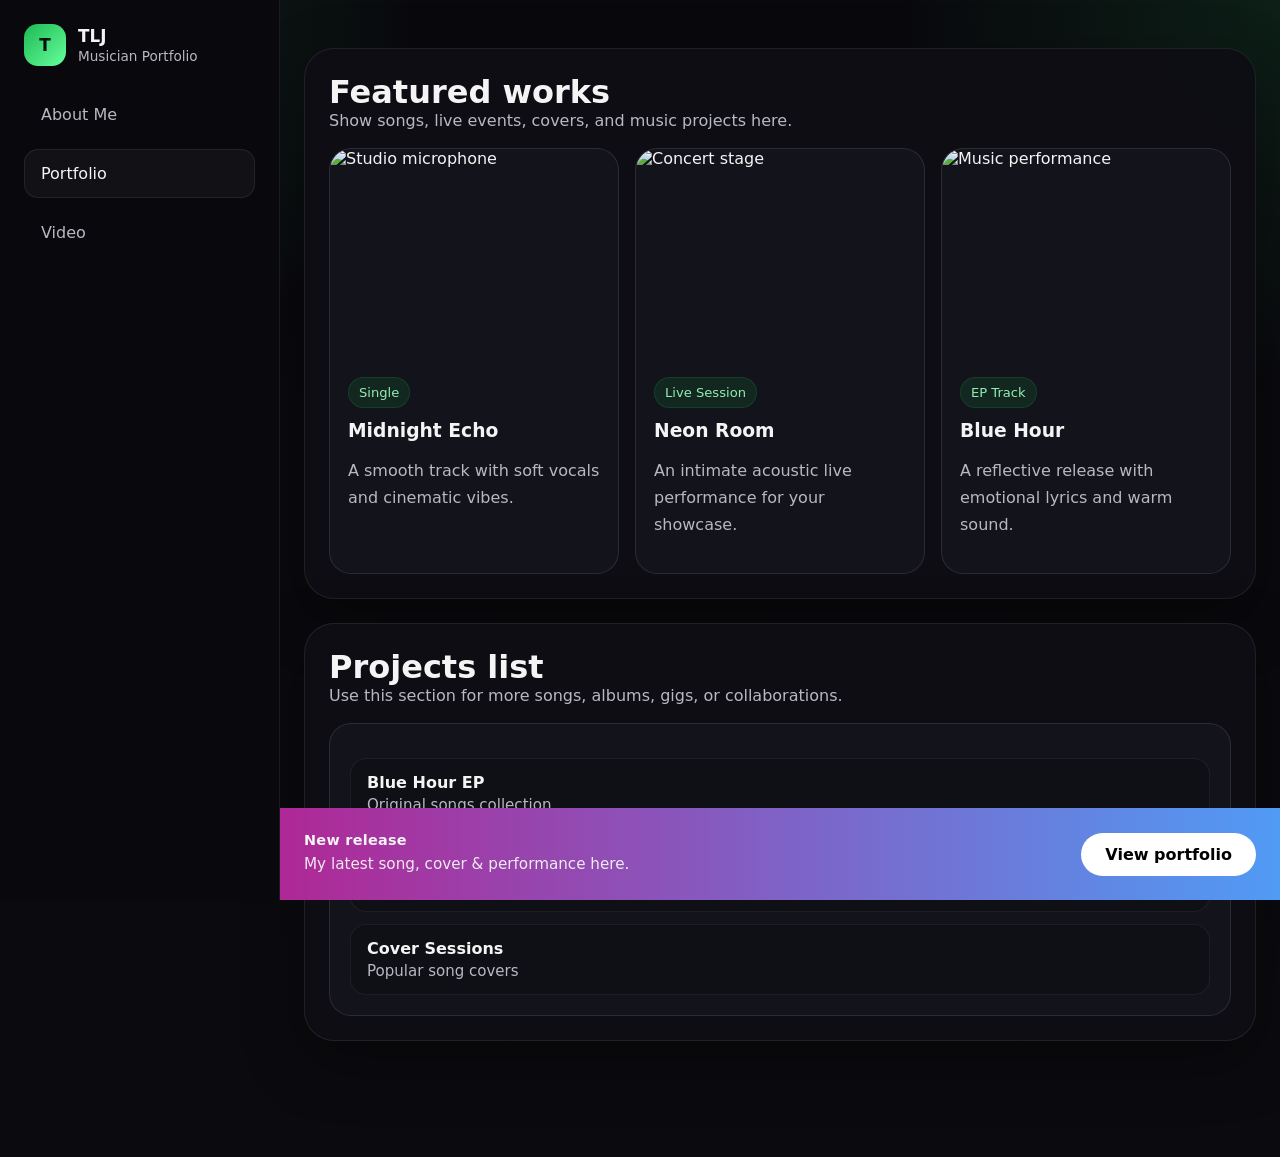
==== portfolio.html @ 0288330e "First Version" ====
<!DOCTYPE html>
<html lang="en">
<head>
  <meta charset="UTF-8" />
  <meta name="viewport" content="width=device-width, initial-scale=1.0" />
  <title>TLJ | Portfolio</title>
  <link rel="stylesheet" href="css/style.css" />
</head>
<body data-page="portfolio">
  <div class="layout">
    <div id="sidebar-slot"></div>

    <main class="content">
      <div class="topbar">
        <button class="menu-btn" id="menuBtn">☰</button>
        <h1>Portfolio</h1>
      </div>

      <section class="section">
        <div class="section-head">
          <div>
            <h2>Featured works</h2>
            <p>Show songs, live events, covers, and music projects here.</p>
          </div>
        </div>

        <div class="cards">
          <article class="card">
            <img src="https://images.unsplash.com/photo-1493225457124-a3eb161ffa5f?auto=format&fit=crop&w=1200&q=80" alt="Studio microphone">
            <div class="card-body">
              <div class="tag">Single</div>
              <h3>Midnight Echo</h3>
              <p>A smooth track with soft vocals and cinematic vibes.</p>
            </div>
          </article>

          <article class="card">
            <img src="https://images.unsplash.com/photo-1511379938547-c1f69419868d?auto=format&fit=crop&w=1200&q=80" alt="Concert stage">
            <div class="card-body">
              <div class="tag">Live Session</div>
              <h3>Neon Room</h3>
              <p>An intimate acoustic live performance for your showcase.</p>
            </div>
          </article>

          <article class="card">
            <img src="https://images.unsplash.com/photo-1516280440614-37939bbacd81?auto=format&fit=crop&w=1200&q=80" alt="Music performance">
            <div class="card-body">
              <div class="tag">EP Track</div>
              <h3>Blue Hour</h3>
              <p>A reflective release with emotional lyrics and warm sound.</p>
            </div>
          </article>
        </div>
      </section>

      <section class="section">
        <div class="section-head">
          <div>
            <h2>Projects list</h2>
            <p>Use this section for more songs, albums, gigs, or collaborations.</p>
          </div>
        </div>

        <div class="show-box">
          <div class="list">
            <div class="list-item">
              <div>
                <strong>Blue Hour EP</strong>
                <span>Original songs collection</span>
              </div>
            </div>
            <div class="list-item">
              <div>
                <strong>Acoustic Night</strong>
                <span>Live performance set</span>
              </div>
            </div>
            <div class="list-item">
              <div>
                <strong>Cover Sessions</strong>
                <span>Popular song covers</span>
              </div>
            </div>
          </div>
        </div>
      </section>
    </main>
  </div>

  <div class="mobile-overlay" id="overlay"></div>
  <div id="footer-slot"></div>
  <script src="js/script.js"></script>
</body>
</html>
---- css/style.css ----
:root {
  --bg: #0b0b0f;
  --panel: #121218;
  --panel-2: #17171f;
  --text: #f4f4f5;
  --muted: #b8b8c2;
  --line: rgba(255,255,255,.08);
  --green: #1db954;
  --green-2: #2de36d;
  --shadow: 0 20px 60px rgba(0,0,0,.35);
  --radius: 24px;
  --radius-sm: 16px;
  --sidebar-width: 280px;
  --footer-height: 92px;
}

* { box-sizing: border-box; }

html { scroll-behavior: smooth; }

body {
  margin: 0;
  overflow-x: hidden;
  font-family: Inter, ui-sans-serif, system-ui, -apple-system, BlinkMacSystemFont, "Segoe UI", sans-serif;
  background:
    radial-gradient(circle at top left, rgba(29,185,84,.18), transparent 24%),
    radial-gradient(circle at top right, rgba(45,227,109,.10), transparent 22%),
    linear-gradient(180deg, #09090d 0%, #0b0b0f 100%);
  color: var(--text);
  min-height: 100vh;
  /* background: #0b0b0f;
  color: #f4f4f5; */
}

a { color: inherit; text-decoration: none; }
img { max-width: 100%; display: block; }

.layout {
  display: grid;
  grid-template-columns: var(--sidebar-width) minmax(0, 1fr);
  min-height: 100vh;
  align-items: start;
}

#sidebar-slot {
  width: 280px;
}

.sidebar {
  position: sticky;
  top: 0;
  width: 280px;
  height: 100vh;
  background: rgba(10, 10, 14, 0.98);
  border-right: 1px solid rgba(255,255,255,.08);
  padding: 24px;
  display: flex;
  flex-direction: column;
  gap: 24px;
}

.brand {
  display: flex;
  align-items: center;
  gap: 12px;
  font-weight: 800;
  font-size: 1.05rem;
}

.brand-badge {
  width: 42px;
  height: 42px;
  border-radius: 14px;
  background: linear-gradient(135deg, var(--green), #66ff9d);
  display: grid;
  place-items: center;
  color: #06130a;
  font-weight: 900;
}

.brand-sub {
  font-size: .85rem;
  color: var(--muted);
  font-weight: 500;
  margin-top: 2px;
}

.nav {
  display: grid;
  gap: 10px;
}

.nav a {
  padding: 14px 16px;
  border-radius: 14px;
  color: var(--muted);
  border: 1px solid transparent;
  transition: .2s ease;
}

.nav a:hover,
.nav a.active {
  color: var(--text);
  background: rgba(255,255,255,.04);
  border-color: var(--line);
}

/* spotify-like bottom footer */
.spotify-footer {
  position: fixed;
  bottom: 0;
  left: var(--sidebar-width);
  width: calc(100% - var(--sidebar-width));
  height: var(--footer-height);
  background: linear-gradient(90deg, #af2896 0%, #509bf5 100%);
  display: flex;
  align-items: center;
  justify-content: space-between;
  gap: 20px;
  padding: 14px 24px;
  z-index: 50;
  box-sizing: border-box;
}

.spotify-footer__left {
  min-width: 0;
}

.spotify-footer__title {
  font-size: 0.9rem;
  font-weight: 700;
  margin-bottom: 6px;
  letter-spacing: 0.02em;
}

.spotify-footer__text {
  font-size: 0.95rem;
  line-height: 1.4;
  opacity: 0.95;
  max-width: 900px;
}

.spotify-footer__btn {
  display: inline-flex;
  align-items: center;
  justify-content: center;
  background: #ffffff;
  color: #000;
  text-decoration: none;
  font-weight: 700;
  border-radius: 999px;
  padding: 12px 24px;
  white-space: nowrap;
}

.spotify-footer__btn:hover {
  transform: scale(1.02);
}

.btn {
  display: inline-flex;
  align-items: center;
  justify-content: center;
  gap: 10px;
  border: 0;
  border-radius: 999px;
  padding: 12px 18px;
  cursor: pointer;
  transition: .2s ease;
  white-space: nowrap;
}

.btn-primary {
  background: linear-gradient(135deg, var(--green), var(--green-2));
  color: #07130a;
  font-weight: 800;
}

.btn-ghost {
  background: rgba(255,255,255,.04);
  color: var(--text);
  border: 1px solid var(--line);
}

.content {
  min-width: 0;
  padding: 24px;
  padding-bottom: calc(var(--footer-height) + 24px);
}

.topbar {
  display: none;
  align-items: center;
  justify-content: space-between;
  gap: 16px;
  margin-bottom: 18px;
}

.menu-btn {
  width: 48px;
  height: 48px;
  border-radius: 14px;
  border: 1px solid var(--line);
  background: rgba(255,255,255,.04);
  color: var(--text);
  display: grid;
  place-items: center;
  cursor: pointer;
}

.hero, .section {
  background: rgba(18,18,24,.72);
  border: 1px solid var(--line);
  border-radius: calc(var(--radius) + 6px);
  box-shadow: var(--shadow);
}

.hero {
  padding: 26px;
  overflow: hidden;
  position: relative;
}

.hero-grid {
  display: grid;
  grid-template-columns: 1.1fr .9fr;
  gap: 24px;
  align-items: center;
}

.eyebrow {
  display: inline-flex;
  align-items: center;
  gap: 8px;
  padding: 8px 12px;
  border-radius: 999px;
  background: rgba(29,185,84,.12);
  color: #8ef0b0;
  border: 1px solid rgba(29,185,84,.18);
  font-size: .9rem;
  margin-bottom: 16px;
}

.hero h1 {
  font-size: clamp(2.2rem, 5vw, 4.6rem);
  line-height: .95;
  margin: 0 0 16px;
  letter-spacing: -.05em;
}

.hero p {
  margin: 0 0 22px;
  color: var(--muted);
  font-size: 1.05rem;
  line-height: 1.8;
  max-width: 58ch;
}

.hero-actions {
  display: flex;
  flex-wrap: wrap;
  gap: 12px;
  margin-bottom: 24px;
}

.section {
  margin-top: 24px;
  background: rgba(14, 14, 20, 0.96);
  border: 1px solid var(--line);
  border-radius: calc(var(--radius) + 6px);
  box-shadow: var(--shadow);
  padding: 24px;
}

.section-head {
  display: flex;
  align-items: end;
  justify-content: space-between;
  gap: 12px;
  margin-bottom: 18px;
  flex-wrap: wrap;
  text-align: left;
}

.section-head h2 {
  margin: 0;
  font-size: clamp(1.4rem, 2.8vw, 2rem);
}

.section-head p {
  margin: 0;
  color: var(--muted);
  max-width: 60ch;
}

.video-wrap {
  max-width: 760px;
  margin: 0 auto;
}

.video-frame {
  position: relative;
  width: 100%;
  padding-top: 56.25%; /* 16:9 */
  border-radius: 20px;
  overflow: hidden;
  border: 1px solid rgba(255,255,255,.08);
  background: #000;
  box-shadow: 0 20px 50px rgba(0,0,0,0.45);
}

.video-frame iframe {
  position: absolute;
  inset: 0;
  width: 100%;
  height: 100%;
  border: 0;
}

.video-description {
  margin-top: 16px;
  text-align: left;
  background: rgba(20, 20, 28, 0.98);
  border: 1px solid rgba(255,255,255,.10);
  border-radius: 18px;
  padding: 18px 20px;
}

.video-description h3 {
  margin: 0 0 8px;
  font-size: 1.1rem;
}

.video-description p {
  margin: 0;
  color: var(--muted);
  line-height: 1.7;
}

.cards {
  display: grid;
  grid-template-columns: repeat(3, minmax(0, 1fr));
  gap: 16px;
}

.card {
  background: rgba(20, 20, 28, 0.98);
  border: 1px solid rgba(255,255,255,.10);
  border-radius: 22px;
  overflow: hidden;
  transition: .2s ease;
}

.card:hover { transform: translateY(-3px); }

.card img {
  width: 100%;
  height: 210px;
  object-fit: cover;
}

.card-body { padding: 18px; }

.tag {
  display: inline-flex;
  padding: 7px 10px;
  border-radius: 999px;
  background: rgba(29,185,84,.12);
  color: #94ecb0;
  border: 1px solid rgba(29,185,84,.16);
  font-size: .82rem;
  margin-bottom: 12px;
}

.card h3 { margin: 0 0 10px; }
.card p, .bio-box p, .show-box p { color: var(--muted); line-height: 1.7; }

.split {
  display: grid;
  grid-template-columns: 1fr 1fr;
  gap: 16px;
}

.bio-box, .show-box {
  background: rgba(20, 20, 28, 0.98);
  border: 1px solid rgba(255,255,255,.10);
  border-radius: 22px;
  padding: 20px;
}

.list {
  display: grid;
  gap: 12px;
  margin-top: 14px;
}

.list-item {
  display: flex;
  align-items: center;
  justify-content: space-between;
  gap: 16px;
  padding: 14px 16px;
  border-radius: 16px;
  background: rgba(0,0,0,.18);
  border: 1px solid rgba(255,255,255,.06);
}

.list-item strong {
  display: block;
  margin-bottom: 3px;
}

.list-item span {
  color: var(--muted);
  font-size: .94rem;
}

.player-card {
  background: linear-gradient(180deg, rgba(29,185,84,.14), rgba(18,18,24,.95));
  border: 1px solid rgba(29,185,84,.20);
  border-radius: 28px;
  padding: 18px;
  overflow: hidden;
}

.album-art {
  aspect-ratio: 1 / 1;
  border-radius: 24px;
  background:
    linear-gradient(145deg, rgba(255,255,255,.12), rgba(255,255,255,.02)),
    url('https://images.unsplash.com/photo-1516280440614-37939bbacd81?auto=format&fit=crop&w=1200&q=80') center/cover;
  border: 1px solid rgba(255,255,255,.08);
  display: flex;
  align-items: end;
  padding: 18px;
  min-height: 320px;
}

/* index image */
.about-art {
  background:
    linear-gradient(145deg, rgba(255,255,255,.12), rgba(255,255,255,.02)),
    url('https://images.unsplash.com/photo-1487180144351-b8472da7d491?auto=format&fit=crop&w=1200&q=80') center/cover;
    /* url('') center/cover; */
}

.track-meta {
  background: rgba(0,0,0,.45);
  backdrop-filter: blur(14px);
  border: 1px solid rgba(255,255,255,.08);
  border-radius: 18px;
  padding: 14px;
  width: 100%;
}

.track-meta small { color: #cdeed8; display: block; margin-bottom: 6px; }
.track-meta h3 { margin: 0 0 6px; }
.track-meta p { margin: 0; color: rgba(255,255,255,.78); }

.video-frame {
  position: relative;
  padding-top: 56.25%;
  border-radius: 20px;
  overflow: hidden;
  border: 1px solid var(--line);
  background: #000;
  margin: 0 auto; 
}

.video-frame iframe {
  position: absolute;
  inset: 0;
  width: 100%;
  height: 100%;
  border: 0;
}

.mobile-overlay {
  display: none;
  position: fixed;
  inset: 0;
  background: rgba(0,0,0,.5);
  z-index: 19;
}

@media (max-width: 1060px) {
  .layout { 
    grid-template-columns: 1fr; 
  }

  .sidebar {
    position: fixed;
    left: 0;
    top: 0;
    z-index: 20;
    width: 290px;
    transform: translateX(-110%);
    transition: transform .25s ease;
  }

  .sidebar.open { 
    transform: translateX(0); 
  }

  .mobile-overlay.show { 
    display: block; 
  }

  .topbar { 
    display: flex; 
  }

  .hero-grid, .cards, .split { 
    grid-template-columns: 1fr; 
  }

  .content { 
    padding: 18px; 
    padding-bottom: calc(var(--footer-height) + 24px);
  }

  .spotify-footer {
    left: 0;
    width: 100%;
    height: auto;
    min-height: var(--footer-height);
    flex-direction: column;
    align-items: flex-start;
    justify-content: center;
  }
}

@media (max-width: 720px) {
  .hero { padding: 20px; }
  .section { padding: 18px; }
  .cards { grid-template-columns: 1fr; }
  .hero h1 { line-height: 1.02; }
  .card img { height: 190px; }
}
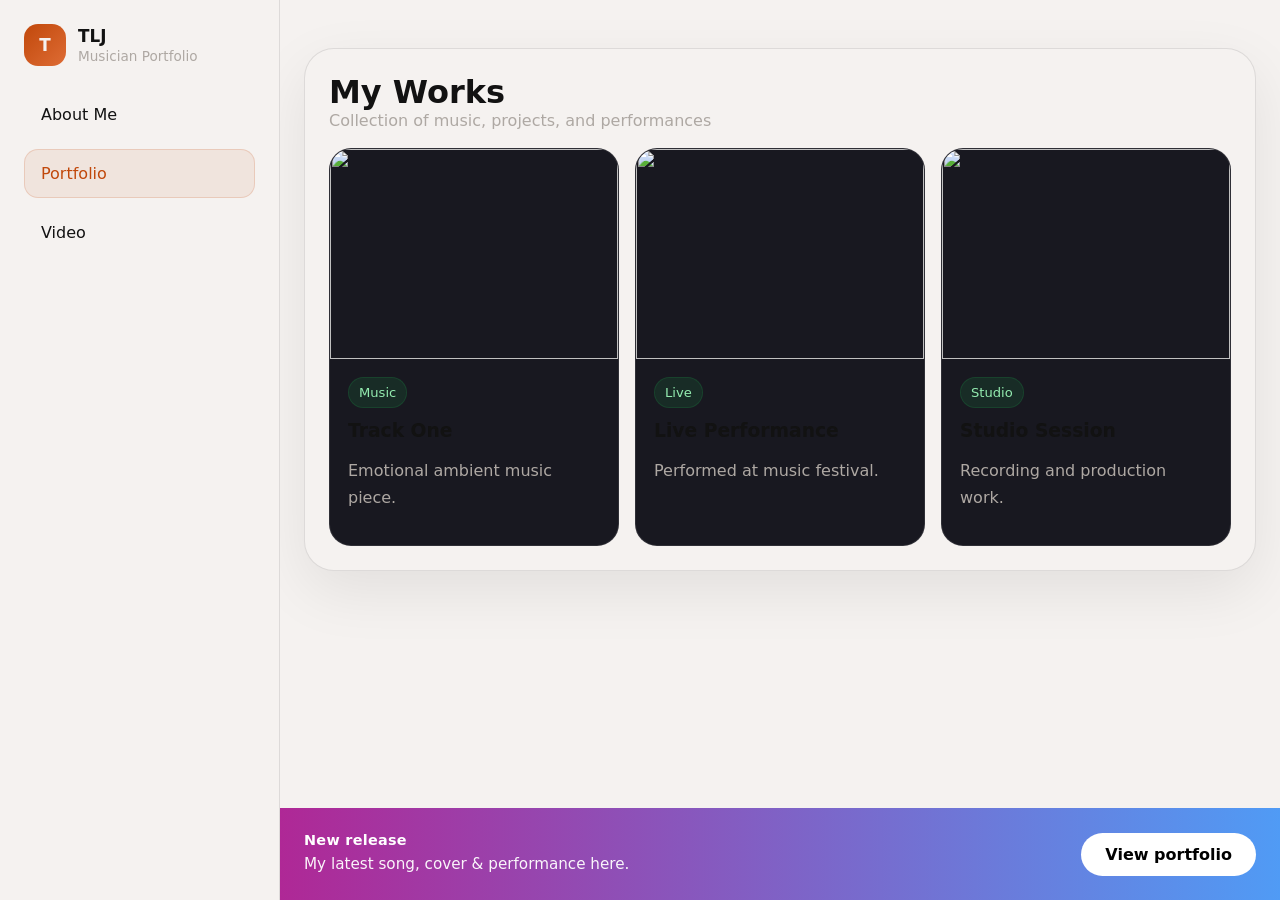
==== commit b5d17919: "v1.1" ====
--- a/portfolio.html
+++ b/portfolio.html
@@ -1,95 +1,74 @@
 <!DOCTYPE html>
 <html lang="en">
 <head>
-  <meta charset="UTF-8" />
-  <meta name="viewport" content="width=device-width, initial-scale=1.0" />
-  <title>TLJ | Portfolio</title>
-  <link rel="stylesheet" href="css/style.css" />
+  <meta charset="UTF-8">
+  <title>Music Portfolio - Portfolio</title>
+  <meta name="viewport" content="width=device-width, initial-scale=1.0">
+
+  <link rel="stylesheet" href="css/style.css">
+  <link rel="stylesheet" href="css/portfolio.css">
 </head>
 <body data-page="portfolio">
-  <div class="layout">
-    <div id="sidebar-slot"></div>
 
-    <main class="content">
-      <div class="topbar">
-        <button class="menu-btn" id="menuBtn">☰</button>
-        <h1>Portfolio</h1>
+<div class="layout">
+  <div id="sidebar-slot"></div>
+
+  <main class="content">
+
+    <div class="topbar">
+      <button class="menu-btn" onclick="toggleSidebar()">☰</button>
+      <strong>Portfolio</strong>
+    </div>
+
+    <section class="section">
+      <div class="section-head">
+        <div>
+          <h2>My Works</h2>
+          <p>Collection of music, projects, and performances</p>
+        </div>
       </div>
 
-      <section class="section">
-        <div class="section-head">
-          <div>
-            <h2>Featured works</h2>
-            <p>Show songs, live events, covers, and music projects here.</p>
+      <div class="cards">
+
+        <!-- CARD 1 -->
+        <div class="card">
+          <img src="https://images.unsplash.com/photo-1511379938547-c1f69419868d" alt="">
+          <div class="card-body">
+            <span class="tag">Music</span>
+            <h3>Track One</h3>
+            <p>Emotional ambient music piece.</p>
           </div>
         </div>
 
-        <div class="cards">
-          <article class="card">
-            <img src="https://images.unsplash.com/photo-1493225457124-a3eb161ffa5f?auto=format&fit=crop&w=1200&q=80" alt="Studio microphone">
-            <div class="card-body">
-              <div class="tag">Single</div>
-              <h3>Midnight Echo</h3>
-              <p>A smooth track with soft vocals and cinematic vibes.</p>
-            </div>
-          </article>
-
-          <article class="card">
-            <img src="https://images.unsplash.com/photo-1511379938547-c1f69419868d?auto=format&fit=crop&w=1200&q=80" alt="Concert stage">
-            <div class="card-body">
-              <div class="tag">Live Session</div>
-              <h3>Neon Room</h3>
-              <p>An intimate acoustic live performance for your showcase.</p>
-            </div>
-          </article>
-
-          <article class="card">
-            <img src="https://images.unsplash.com/photo-1516280440614-37939bbacd81?auto=format&fit=crop&w=1200&q=80" alt="Music performance">
-            <div class="card-body">
-              <div class="tag">EP Track</div>
-              <h3>Blue Hour</h3>
-              <p>A reflective release with emotional lyrics and warm sound.</p>
-            </div>
-          </article>
-        </div>
-      </section>
-
-      <section class="section">
-        <div class="section-head">
-          <div>
-            <h2>Projects list</h2>
-            <p>Use this section for more songs, albums, gigs, or collaborations.</p>
+        <!-- CARD 2 -->
+        <div class="card">
+          <img src="https://images.unsplash.com/photo-1507838153414-b4b713384a76" alt="">
+          <div class="card-body">
+            <span class="tag">Live</span>
+            <h3>Live Performance</h3>
+            <p>Performed at music festival.</p>
           </div>
         </div>
 
-        <div class="show-box">
-          <div class="list">
-            <div class="list-item">
-              <div>
-                <strong>Blue Hour EP</strong>
-                <span>Original songs collection</span>
-              </div>
-            </div>
-            <div class="list-item">
-              <div>
-                <strong>Acoustic Night</strong>
-                <span>Live performance set</span>
-              </div>
-            </div>
-            <div class="list-item">
-              <div>
-                <strong>Cover Sessions</strong>
-                <span>Popular song covers</span>
-              </div>
-            </div>
+        <!-- CARD 3 -->
+        <div class="card">
+          <img src="https://images.unsplash.com/photo-1516280440614-37939bbacd81" alt="">
+          <div class="card-body">
+            <span class="tag">Studio</span>
+            <h3>Studio Session</h3>
+            <p>Recording and production work.</p>
           </div>
         </div>
-      </section>
-    </main>
-  </div>
 
-  <div class="mobile-overlay" id="overlay"></div>
-  <div id="footer-slot"></div>
-  <script src="js/script.js"></script>
+      </div>
+    </section>
+
+  </main>
+</div>
+
+<div id="footer-slot"></div>
+<div class="mobile-overlay" onclick="toggleSidebar()"></div>
+
+<script src="js/script.js"></script>
 </body>
 </html>
--- a/css/style.css
+++ b/css/style.css
@@ -1,39 +1,63 @@
 :root {
-  --bg: #0b0b0f;
-  --panel: #121218;
-  --panel-2: #17171f;
-  --text: #f4f4f5;
-  --muted: #b8b8c2;
-  --line: rgba(255,255,255,.08);
+  --bg: #F5F2F0;
+  --panel: #F5F2F0;
+  --panel-2: #F5F2F0;
+  --text: #121212;
+  --muted: #AEA8A3;
+  --line: rgba(18, 18, 18, 0.10);
   --green: #1db954;
   --green-2: #2de36d;
-  --shadow: 0 20px 60px rgba(0,0,0,.35);
+  --shadow: 0 20px 60px rgba(18, 18, 18, 0.08);
   --radius: 24px;
   --radius-sm: 16px;
   --sidebar-width: 280px;
   --footer-height: 92px;
-}
-
-* { box-sizing: border-box; }
-
-html { scroll-behavior: smooth; }
+
+  --background: #F5F2F0;
+  --foreground: #121212;
+  --card: #F5F2F0;
+  --card-foreground: #121212;
+  --popover: #F5F2F0;
+  --popover-foreground: #121212;
+  --primary: #C1480B;
+  --primary-foreground: #F5F2F0;
+  --secondary: #AEA8A3;
+  --secondary-foreground: #121212;
+  --border: rgba(18, 18, 18, 0.10);
+  --input: rgba(18, 18, 18, 0.10);
+  --ring: #C1480B;
+
+  --font-display: "Playfair Display", Georgia, serif;
+  --font-body: "Inter", system-ui, sans-serif;
+  --font-mono: "JetBrains Mono", monospace;
+}
+
+* {
+  box-sizing: border-box;
+}
+
+html {
+  scroll-behavior: smooth;
+}
 
 body {
   margin: 0;
   overflow-x: hidden;
-  font-family: Inter, ui-sans-serif, system-ui, -apple-system, BlinkMacSystemFont, "Segoe UI", sans-serif;
-  background:
-    radial-gradient(circle at top left, rgba(29,185,84,.18), transparent 24%),
-    radial-gradient(circle at top right, rgba(45,227,109,.10), transparent 22%),
-    linear-gradient(180deg, #09090d 0%, #0b0b0f 100%);
-  color: var(--text);
+  font-family: var(--font-body);
+  background: var(--background);
+  color: var(--foreground);
   min-height: 100vh;
-  /* background: #0b0b0f;
-  color: #f4f4f5; */
-}
-
-a { color: inherit; text-decoration: none; }
-img { max-width: 100%; display: block; }
+}
+
+a {
+  color: inherit;
+  text-decoration: none;
+}
+
+img {
+  max-width: 100%;
+  display: block;
+}
 
 .layout {
   display: grid;
@@ -43,16 +67,16 @@
 }
 
 #sidebar-slot {
-  width: 280px;
+  width: var(--sidebar-width);
 }
 
 .sidebar {
   position: sticky;
   top: 0;
-  width: 280px;
+  width: var(--sidebar-width);
   height: 100vh;
-  background: rgba(10, 10, 14, 0.98);
-  border-right: 1px solid rgba(255,255,255,.08);
+  background: var(--card);
+  border-right: 1px solid var(--border);
   padding: 24px;
   display: flex;
   flex-direction: column;
@@ -65,21 +89,22 @@
   gap: 12px;
   font-weight: 800;
   font-size: 1.05rem;
+  color: var(--foreground);
 }
 
 .brand-badge {
   width: 42px;
   height: 42px;
   border-radius: 14px;
-  background: linear-gradient(135deg, var(--green), #66ff9d);
+  background: linear-gradient(135deg, var(--primary), #de6c35);
   display: grid;
   place-items: center;
-  color: #06130a;
+  color: var(--primary-foreground);
   font-weight: 900;
 }
 
 .brand-sub {
-  font-size: .85rem;
+  font-size: 0.85rem;
   color: var(--muted);
   font-weight: 500;
   margin-top: 2px;
@@ -93,19 +118,18 @@
 .nav a {
   padding: 14px 16px;
   border-radius: 14px;
-  color: var(--muted);
+  color: var(--secondary-foreground);
   border: 1px solid transparent;
-  transition: .2s ease;
+  transition: 0.2s ease;
 }
 
 .nav a:hover,
 .nav a.active {
-  color: var(--text);
-  background: rgba(255,255,255,.04);
-  border-color: var(--line);
-}
-
-/* spotify-like bottom footer */
+  color: var(--primary);
+  background: rgba(193, 72, 11, 0.08);
+  border-color: rgba(193, 72, 11, 0.16);
+}
+
 .spotify-footer {
   position: fixed;
   bottom: 0;
@@ -131,6 +155,7 @@
   font-weight: 700;
   margin-bottom: 6px;
   letter-spacing: 0.02em;
+  color: #fff;
 }
 
 .spotify-footer__text {
@@ -138,6 +163,7 @@
   line-height: 1.4;
   opacity: 0.95;
   max-width: 900px;
+  color: #fff;
 }
 
 .spotify-footer__btn {
@@ -151,6 +177,7 @@
   border-radius: 999px;
   padding: 12px 24px;
   white-space: nowrap;
+  transition: transform 0.2s ease;
 }
 
 .spotify-footer__btn:hover {
@@ -166,20 +193,29 @@
   border-radius: 999px;
   padding: 12px 18px;
   cursor: pointer;
-  transition: .2s ease;
+  transition: 0.2s ease;
   white-space: nowrap;
 }
 
 .btn-primary {
-  background: linear-gradient(135deg, var(--green), var(--green-2));
-  color: #07130a;
+  background: linear-gradient(135deg, var(--primary), #de6c35);
+  color: var(--primary-foreground);
   font-weight: 800;
 }
 
+.btn-primary:hover {
+  transform: translateY(-1px);
+}
+
 .btn-ghost {
-  background: rgba(255,255,255,.04);
-  color: var(--text);
-  border: 1px solid var(--line);
+  background: transparent;
+  color: var(--foreground);
+  border: 1px solid var(--border);
+}
+
+.btn-ghost:hover {
+  border-color: rgba(193, 72, 11, 0.30);
+  color: var(--primary);
 }
 
 .content {
@@ -200,17 +236,18 @@
   width: 48px;
   height: 48px;
   border-radius: 14px;
-  border: 1px solid var(--line);
-  background: rgba(255,255,255,.04);
-  color: var(--text);
+  border: 1px solid var(--border);
+  background: #ffffff;
+  color: var(--foreground);
   display: grid;
   place-items: center;
   cursor: pointer;
 }
 
-.hero, .section {
-  background: rgba(18,18,24,.72);
-  border: 1px solid var(--line);
+.hero,
+.section {
+  background: var(--card);
+  border: 1px solid var(--border);
   border-radius: calc(var(--radius) + 6px);
   box-shadow: var(--shadow);
 }
@@ -223,7 +260,7 @@
 
 .hero-grid {
   display: grid;
-  grid-template-columns: 1.1fr .9fr;
+  grid-template-columns: 1.1fr 0.9fr;
   gap: 24px;
   align-items: center;
 }
@@ -234,18 +271,19 @@
   gap: 8px;
   padding: 8px 12px;
   border-radius: 999px;
-  background: rgba(29,185,84,.12);
-  color: #8ef0b0;
-  border: 1px solid rgba(29,185,84,.18);
-  font-size: .9rem;
+  background: rgba(193, 72, 11, 0.08);
+  color: var(--primary);
+  border: 1px solid rgba(193, 72, 11, 0.16);
+  font-size: 0.9rem;
   margin-bottom: 16px;
 }
 
 .hero h1 {
   font-size: clamp(2.2rem, 5vw, 4.6rem);
-  line-height: .95;
+  line-height: 0.95;
   margin: 0 0 16px;
-  letter-spacing: -.05em;
+  letter-spacing: -0.05em;
+  color: var(--foreground);
 }
 
 .hero p {
@@ -265,8 +303,8 @@
 
 .section {
   margin-top: 24px;
-  background: rgba(14, 14, 20, 0.96);
-  border: 1px solid var(--line);
+  background: var(--card);
+  border: 1px solid var(--border);
   border-radius: calc(var(--radius) + 6px);
   box-shadow: var(--shadow);
   padding: 24px;
@@ -285,6 +323,7 @@
 .section-head h2 {
   margin: 0;
   font-size: clamp(1.4rem, 2.8vw, 2rem);
+  color: var(--foreground);
 }
 
 .section-head p {
@@ -301,12 +340,12 @@
 .video-frame {
   position: relative;
   width: 100%;
-  padding-top: 56.25%; /* 16:9 */
+  padding-top: 56.25%;
   border-radius: 20px;
   overflow: hidden;
-  border: 1px solid rgba(255,255,255,.08);
-  background: #000;
-  box-shadow: 0 20px 50px rgba(0,0,0,0.45);
+  border: 1px solid var(--border);
+  background: #f5f2f0;
+  box-shadow: 0 20px 50px rgba(18, 18, 18, 0.08);
 }
 
 .video-frame iframe {
@@ -320,15 +359,17 @@
 .video-description {
   margin-top: 16px;
   text-align: left;
-  background: rgba(20, 20, 28, 0.98);
-  border: 1px solid rgba(255,255,255,.10);
+  background: var(--card);
+  border: 1px solid var(--border);
   border-radius: 18px;
   padding: 18px 20px;
+  color: var(--foreground);
 }
 
 .video-description h3 {
   margin: 0 0 8px;
   font-size: 1.1rem;
+  color: var(--foreground);
 }
 
 .video-description p {
@@ -344,14 +385,17 @@
 }
 
 .card {
-  background: rgba(20, 20, 28, 0.98);
-  border: 1px solid rgba(255,255,255,.10);
+  background: var(--card);
+  border: 1px solid var(--border);
   border-radius: 22px;
   overflow: hidden;
-  transition: .2s ease;
-}
-
-.card:hover { transform: translateY(-3px); }
+  transition: 0.2s ease;
+  color: var(--foreground);
+}
+
+.card:hover {
+  transform: translateY(-3px);
+}
 
 .card img {
   width: 100%;
@@ -359,21 +403,32 @@
   object-fit: cover;
 }
 
-.card-body { padding: 18px; }
+.card-body {
+  padding: 18px;
+}
 
 .tag {
   display: inline-flex;
   padding: 7px 10px;
   border-radius: 999px;
-  background: rgba(29,185,84,.12);
-  color: #94ecb0;
-  border: 1px solid rgba(29,185,84,.16);
-  font-size: .82rem;
+  background: rgba(193, 72, 11, 0.08);
+  color: var(--primary);
+  border: 1px solid rgba(193, 72, 11, 0.16);
+  font-size: 0.82rem;
   margin-bottom: 12px;
 }
 
-.card h3 { margin: 0 0 10px; }
-.card p, .bio-box p, .show-box p { color: var(--muted); line-height: 1.7; }
+.card h3 {
+  margin: 0 0 10px;
+  color: var(--foreground);
+}
+
+.card p,
+.bio-box p,
+.show-box p {
+  color: var(--muted);
+  line-height: 1.7;
+}
 
 .split {
   display: grid;
@@ -381,11 +436,13 @@
   gap: 16px;
 }
 
-.bio-box, .show-box {
-  background: rgba(20, 20, 28, 0.98);
-  border: 1px solid rgba(255,255,255,.10);
+.bio-box,
+.show-box {
+  background: var(--card);
+  border: 1px solid var(--border);
   border-radius: 22px;
   padding: 20px;
+  color: var(--foreground);
 }
 
 .list {
@@ -401,23 +458,24 @@
   gap: 16px;
   padding: 14px 16px;
   border-radius: 16px;
-  background: rgba(0,0,0,.18);
-  border: 1px solid rgba(255,255,255,.06);
+  background: rgba(255, 255, 255, 0.50);
+  border: 1px solid rgba(18, 18, 18, 0.06);
 }
 
 .list-item strong {
   display: block;
   margin-bottom: 3px;
+  color: var(--foreground);
 }
 
 .list-item span {
   color: var(--muted);
-  font-size: .94rem;
+  font-size: 0.94rem;
 }
 
 .player-card {
-  background: linear-gradient(180deg, rgba(29,185,84,.14), rgba(18,18,24,.95));
-  border: 1px solid rgba(29,185,84,.20);
+  background: var(--card);
+  border: 1px solid var(--border);
   border-radius: 28px;
   padding: 18px;
   overflow: hidden;
@@ -427,65 +485,59 @@
   aspect-ratio: 1 / 1;
   border-radius: 24px;
   background:
-    linear-gradient(145deg, rgba(255,255,255,.12), rgba(255,255,255,.02)),
+    linear-gradient(145deg, rgba(255, 255, 255, 0.20), rgba(255, 255, 255, 0.05)),
     url('https://images.unsplash.com/photo-1516280440614-37939bbacd81?auto=format&fit=crop&w=1200&q=80') center/cover;
-  border: 1px solid rgba(255,255,255,.08);
+  border: 1px solid var(--border);
   display: flex;
   align-items: end;
   padding: 18px;
   min-height: 320px;
 }
 
-/* index image */
 .about-art {
   background:
-    linear-gradient(145deg, rgba(255,255,255,.12), rgba(255,255,255,.02)),
+    linear-gradient(145deg, rgba(255, 255, 255, 0.20), rgba(255, 255, 255, 0.05)),
     url('https://images.unsplash.com/photo-1487180144351-b8472da7d491?auto=format&fit=crop&w=1200&q=80') center/cover;
-    /* url('') center/cover; */
 }
 
 .track-meta {
-  background: rgba(0,0,0,.45);
+  background: rgba(245, 242, 240, 0.88);
   backdrop-filter: blur(14px);
-  border: 1px solid rgba(255,255,255,.08);
+  border: 1px solid var(--border);
   border-radius: 18px;
   padding: 14px;
   width: 100%;
-}
-
-.track-meta small { color: #cdeed8; display: block; margin-bottom: 6px; }
-.track-meta h3 { margin: 0 0 6px; }
-.track-meta p { margin: 0; color: rgba(255,255,255,.78); }
-
-.video-frame {
-  position: relative;
-  padding-top: 56.25%;
-  border-radius: 20px;
-  overflow: hidden;
-  border: 1px solid var(--line);
-  background: #000;
-  margin: 0 auto; 
-}
-
-.video-frame iframe {
-  position: absolute;
-  inset: 0;
-  width: 100%;
-  height: 100%;
-  border: 0;
+  color: var(--foreground);
+}
+
+.track-meta small {
+  color: var(--primary);
+  display: block;
+  margin-bottom: 6px;
+  font-weight: 700;
+}
+
+.track-meta h3 {
+  margin: 0 0 6px;
+  color: var(--foreground);
+}
+
+.track-meta p {
+  margin: 0;
+  color: var(--muted);
 }
 
 .mobile-overlay {
   display: none;
   position: fixed;
   inset: 0;
-  background: rgba(0,0,0,.5);
+  background: rgba(0, 0, 0, 0.35);
   z-index: 19;
 }
 
 @media (max-width: 1060px) {
-  .layout { 
-    grid-template-columns: 1fr; 
+  .layout {
+    grid-template-columns: 1fr;
   }
 
   .sidebar {
@@ -495,27 +547,29 @@
     z-index: 20;
     width: 290px;
     transform: translateX(-110%);
-    transition: transform .25s ease;
-  }
-
-  .sidebar.open { 
-    transform: translateX(0); 
-  }
-
-  .mobile-overlay.show { 
-    display: block; 
-  }
-
-  .topbar { 
-    display: flex; 
-  }
-
-  .hero-grid, .cards, .split { 
-    grid-template-columns: 1fr; 
-  }
-
-  .content { 
-    padding: 18px; 
+    transition: transform 0.25s ease;
+  }
+
+  .sidebar.open {
+    transform: translateX(0);
+  }
+
+  .mobile-overlay.show {
+    display: block;
+  }
+
+  .topbar {
+    display: flex;
+  }
+
+  .hero-grid,
+  .cards,
+  .split {
+    grid-template-columns: 1fr;
+  }
+
+  .content {
+    padding: 18px;
     padding-bottom: calc(var(--footer-height) + 24px);
   }
 
@@ -531,9 +585,23 @@
 }
 
 @media (max-width: 720px) {
-  .hero { padding: 20px; }
-  .section { padding: 18px; }
-  .cards { grid-template-columns: 1fr; }
-  .hero h1 { line-height: 1.02; }
-  .card img { height: 190px; }
+  .hero {
+    padding: 20px;
+  }
+
+  .section {
+    padding: 18px;
+  }
+
+  .cards {
+    grid-template-columns: 1fr;
+  }
+
+  .hero h1 {
+    line-height: 1.02;
+  }
+
+  .card img {
+    height: 190px;
+  }
 }
--- a/css/portfolio.css
+++ b/css/portfolio.css
@@ -0,0 +1,101 @@
+.cards {
+  display: grid;
+  grid-template-columns: repeat(3, minmax(0, 1fr));
+  gap: 16px;
+}
+
+.card {
+  background: rgba(20, 20, 28, 0.98);
+  border: 1px solid rgba(255,255,255,.10);
+  border-radius: 22px;
+  overflow: hidden;
+  transition: .2s ease;
+}
+
+.card:hover {
+  transform: translateY(-3px);
+}
+
+.card img {
+  width: 100%;
+  height: 210px;
+  object-fit: cover;
+}
+
+.card-body {
+  padding: 18px;
+}
+
+.tag {
+  display: inline-flex;
+  padding: 7px 10px;
+  border-radius: 999px;
+  background: rgba(29,185,84,.12);
+  color: #94ecb0;
+  border: 1px solid rgba(29,185,84,.16);
+  font-size: .82rem;
+  margin-bottom: 12px;
+}
+
+.card h3 {
+  margin: 0 0 10px;
+}
+
+.card p {
+  color: var(--muted);
+  line-height: 1.7;
+}
+
+.split {
+  display: grid;
+  grid-template-columns: 1fr 1fr;
+  gap: 16px;
+}
+
+.bio-box, .show-box {
+  background: rgba(20, 20, 28, 0.98);
+  border: 1px solid rgba(255,255,255,.10);
+  border-radius: 22px;
+  padding: 20px;
+}
+
+.list {
+  display: grid;
+  gap: 12px;
+  margin-top: 14px;
+}
+
+.list-item {
+  display: flex;
+  align-items: center;
+  justify-content: space-between;
+  gap: 16px;
+  padding: 14px 16px;
+  border-radius: 16px;
+  background: rgba(0,0,0,.18);
+  border: 1px solid rgba(255,255,255,.06);
+}
+
+.list-item strong {
+  display: block;
+  margin-bottom: 3px;
+}
+
+.list-item span {
+  color: var(--muted);
+  font-size: .94rem;
+}
+
+.card p,
+.bio-box p,
+.show-box p,
+.video-description p {
+  color: var(--muted);
+}
+
+.card h3,
+.bio-box h3,
+.show-box h3,
+.video-description h3 {
+  color: var(--foreground);
+}
